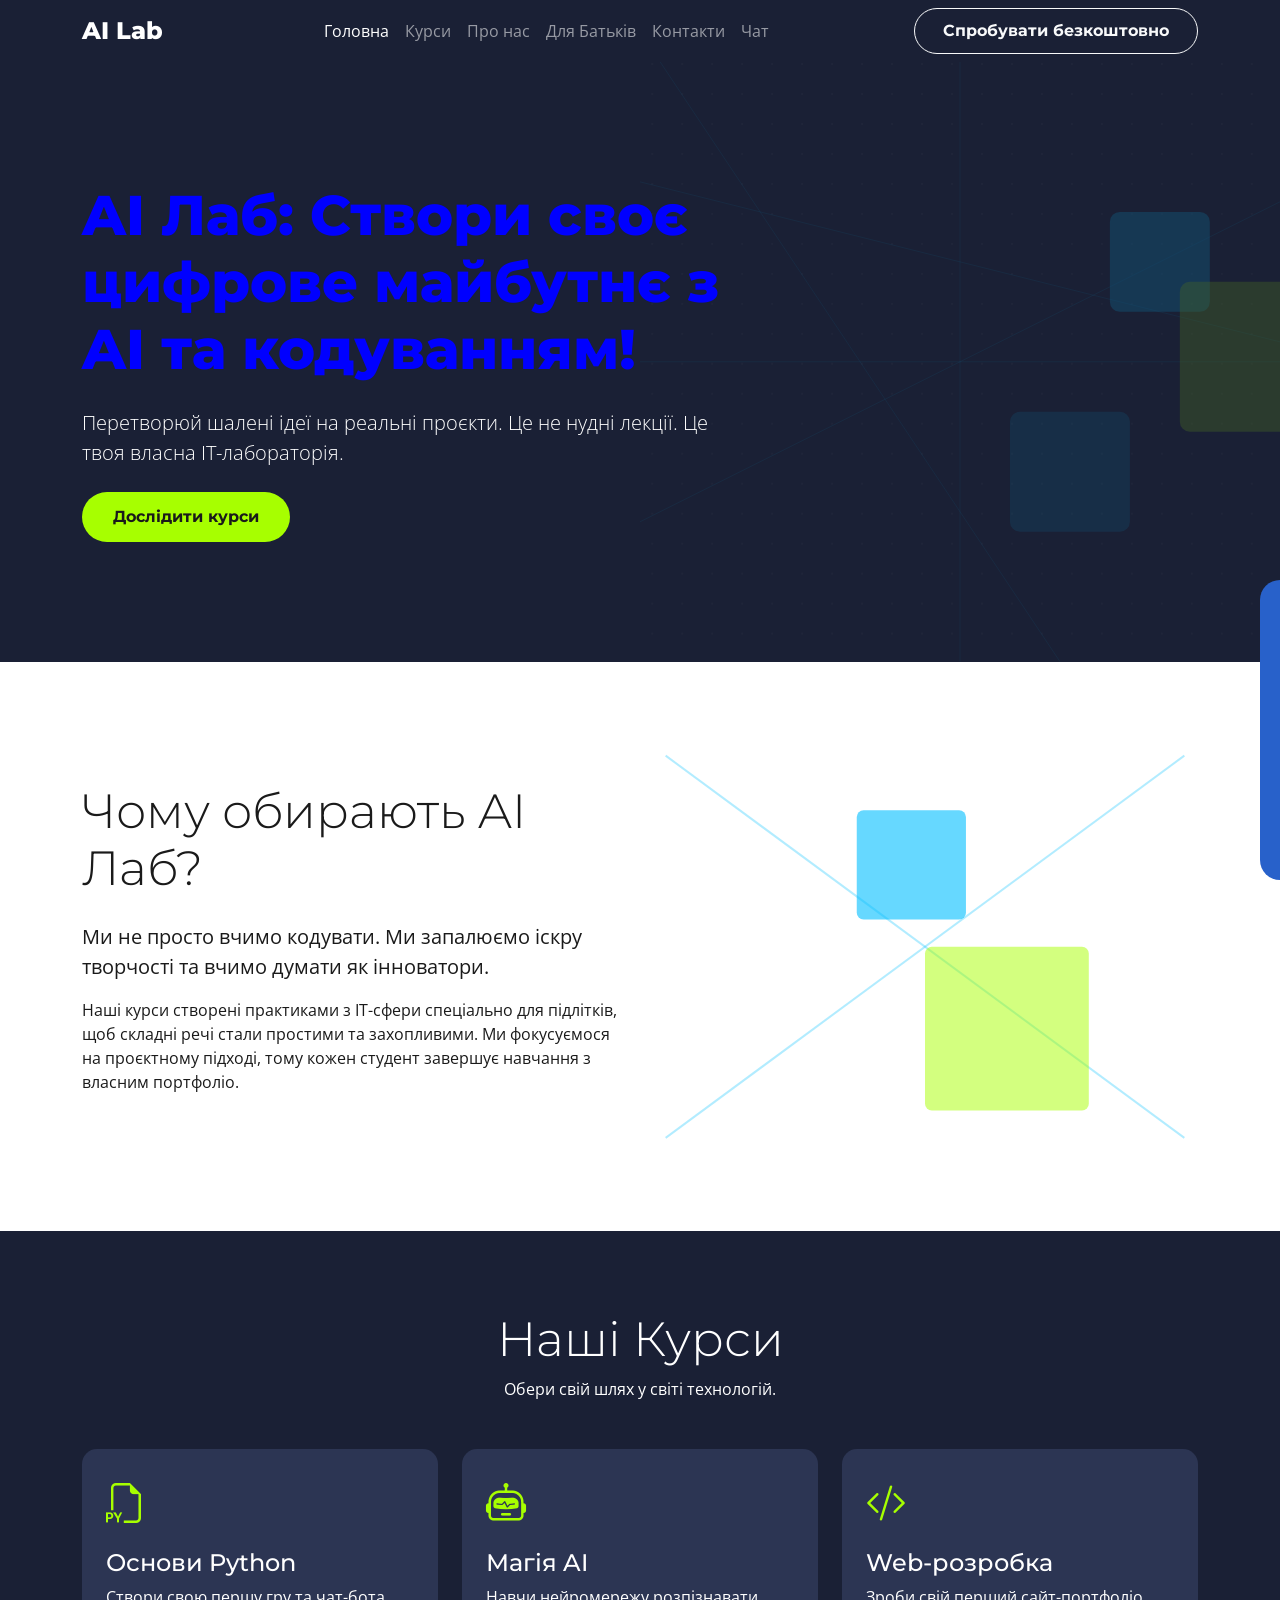
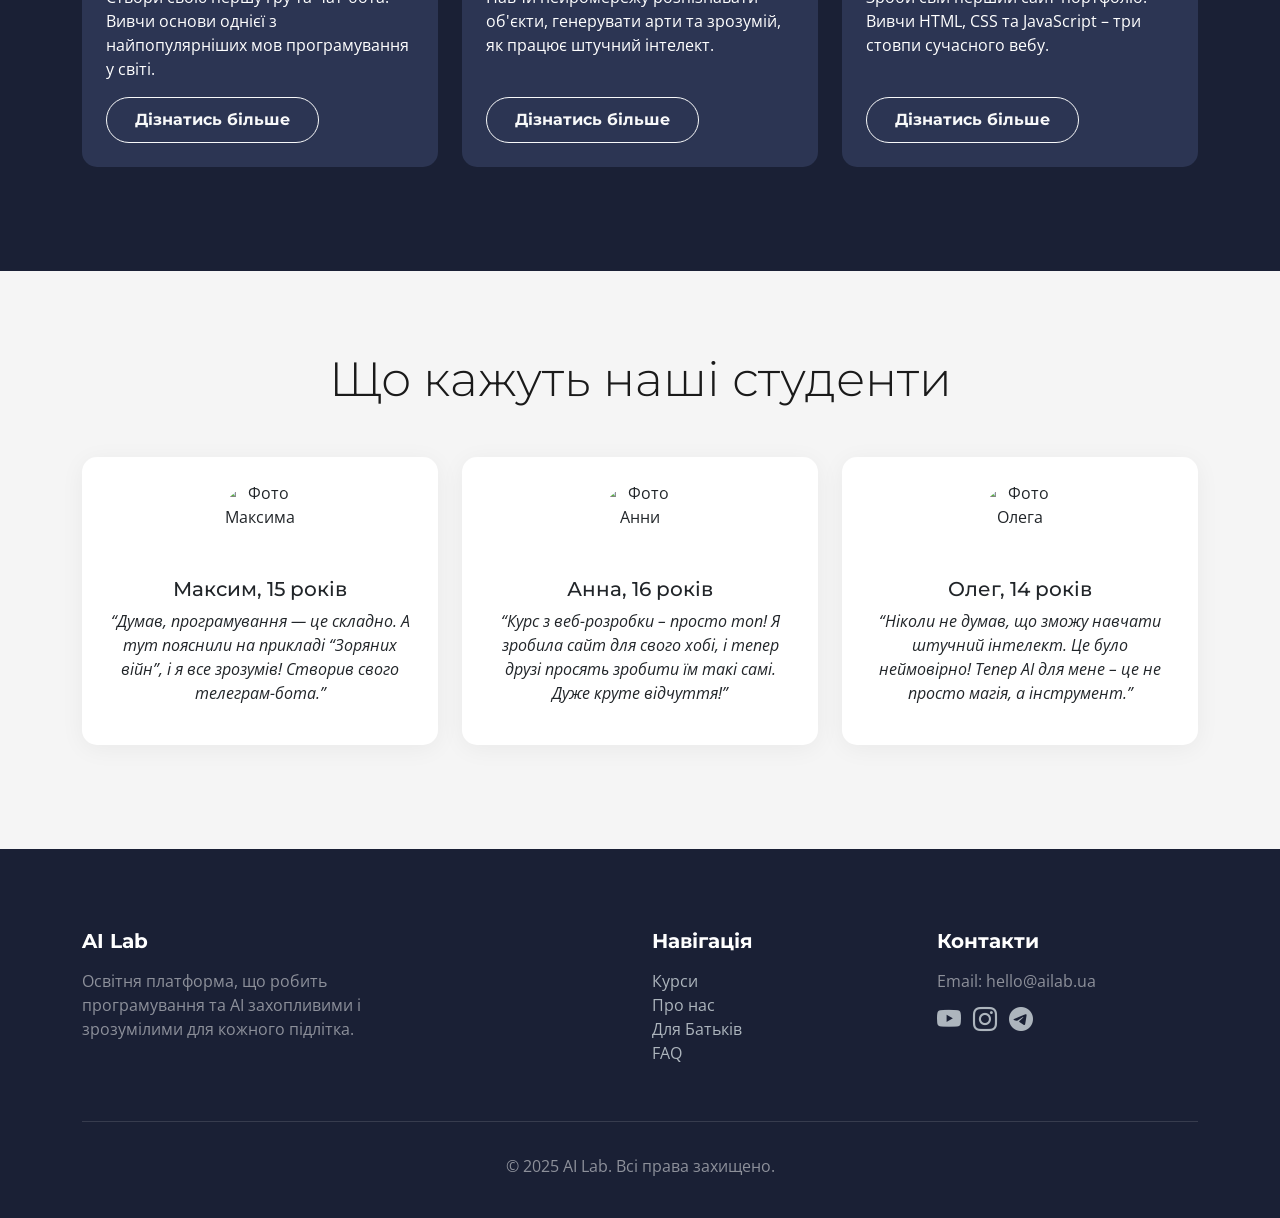
==== index.html @ dce41fcd "First Commit" ====
<!DOCTYPE html>
<html lang="en">

<head>
    <meta charset="UTF-8">
    <meta name="viewport" content="width=device-width, initial-scale=1.0">
    <title>Chat Bot</title>
    <!-- Bootstrap CSS -->
    <link href="https://cdn.jsdelivr.net/npm/bootstrap@5.3.3/dist/css/bootstrap.min.css" rel="stylesheet"
        xintegrity="sha384-QWTKZyjpPEjISv5WaRU9OFeRpok6YctnYmDr5pNlyT2bRjXh0JMhjY6hW+ALEwIH" crossorigin="anonymous">
    <link rel="stylesheet" href="https://cdn.jsdelivr.net/npm/bootstrap-icons@1.11.3/font/bootstrap-icons.min.css">

    <!-- Google Fonts -->
    <link rel="preconnect" href="https://fonts.googleapis.com">
    <link rel="preconnect" href="https://fonts.gstatic.com" crossorigin>
    <link
        href="https://fonts.googleapis.com/css2?family=Montserrat:wght@700;800&family=Open+Sans:wght@400;600&display=swap"
        rel="stylesheet">

    <style>
        /* Custom Styles */
        :root {
            --dark-blue: #1a2035;
            --primary-blue: #00BFFF;
            --accent-lime: #A7FF00;
            --light-bg: #F5F5F5;
            --white: #FFFFFF;
            --dark-text: #1A1A1A;
            --light-text: #FFFFFF;
        }

        body {
            font-family: 'Open Sans', sans-serif;
            background-color: var(--light-bg);
            color: var(--dark-text);
        }

        h1,
        h2,
        h3,
        h4,
        h5,
        h6,
        .navbar-brand,
        .btn {
            font-family: 'Montserrat', sans-serif;
            font-weight: 700;
        }

        .bg-dark-blue {
            background-color: var(--dark-blue);
        }

        .text-lime {
            color: var(--accent-lime);
        }

        .text-primary-blue {
            color: var(--primary-blue);
        }

        .btn-lime {
            background-color: var(--accent-lime);
            color: var(--dark-text);
            border-radius: 50px;
            padding: 12px 30px;
            font-weight: 700;
            transition: all 0.3s ease;
        }

        .btn-lime:hover {
            background-color: #c4ff4d;
            color: var(--dark-text);
            transform: translateY(-3px);
            box-shadow: 0 5px 15px rgba(167, 255, 0, 0.2);
        }

        .btn-outline-light {
            border-radius: 50px;
            padding: 10px 28px;
        }

        .navbar {
            background-color: var(--dark-blue);
            transition: background-color 0.3s ease;
        }

        .navbar-brand {
            font-weight: 800;
        }

        .hero-section {
            padding: 120px 0;
            color: var(--light-text);
            overflow: hidden;
            position: relative;
        }

        .hero-section h1 {
            font-size: 3.5rem;
            font-weight: 800;
        }

        .section-padding {
            padding: 80px 0;
        }

        .card {
            border: none;
            transition: all 0.3s ease;
        }

        .course-card {
            background-color: #2c3553;
            color: var(--light-text);
            border-radius: 15px;
        }

        .course-card:hover {
            transform: translateY(-5px);
        }

        .course-card .card-title {
            color: var(--light-text);
        }

        .testimonial-card {
            background-color: var(--white);
            border-radius: 15px;
            box-shadow: 0 4px 25px rgba(0, 0, 0, 0.05);
        }

        .testimonial-card img {
            width: 80px;
            height: 80px;
            object-fit: cover;
        }

        footer {
            color: var(--light-text);
        }

        footer a {
            color: #adb5bd;
            text-decoration: none;
            transition: color 0.3s;
        }

        footer a:hover {
            color: var(--accent-lime);
        }

        .svg-bg-container {
            position: absolute;
            top: 0;
            right: 0;
            width: 50%;
            height: 100%;
            opacity: 0.3;
            z-index: 0;
        }

        @media (max-width: 992px) {
            .hero-section h1 {
                font-size: 2.5rem;
            }

            .svg-bg-container {
                width: 80%;
                opacity: 0.2;
            }
        }
    </style>
    <link rel="stylesheet" href="style.css">
</head>

<body>
    <!-- SVG Background Definition -->
    <svg width="0" height="0" style="position:absolute">
        <defs>
            <pattern id="dot-grid" width="30" height="30" patternUnits="userSpaceOnUse">
                <circle cx="2" cy="2" r="1" fill="rgba(255,255,255,0.1)"></circle>
            </pattern>
            <linearGradient id="lime-grad" x1="0%" y1="0%" x2="100%" y2="100%">
                <stop offset="0%" style="stop-color:var(--accent-lime);stop-opacity:1" />
                <stop offset="100%" style="stop-color:var(--primary-blue);stop-opacity:1" />
            </linearGradient>
        </defs>
    </svg>

    <!-- Header -->
    <nav class="navbar navbar-expand-lg navbar-dark sticky-top">
        <div class="container">
            <a class="navbar-brand fs-4" href="index.html">AI Lab</a>
            <button class="navbar-toggler" type="button" data-bs-toggle="collapse" data-bs-target="#navbarNav"
                aria-controls="navbarNav" aria-expanded="false" aria-label="Toggle navigation">
                <span class="navbar-toggler-icon"></span>
            </button>
            <div class="collapse navbar-collapse" id="navbarNav">
                <ul class="navbar-nav mx-auto">
                    <li class="nav-item"><a class="nav-link active" href="index.html">Головна</a></li>
                    <li class="nav-item"><a class="nav-link" href="courses.html">Курси</a></li>
                    <li class="nav-item"><a class="nav-link" href="about.html">Про нас</a></li>
                    <li class="nav-item"><a class="nav-link" href="#">Для Батьків</a></li>
                    <li class="nav-item"><a class="nav-link" href="#">Контакти</a></li>
                    <li class="nav-item"><a class="nav-link" href="chat.html">Чат</a></li>
                </ul>
                <a href="#" class="btn btn-outline-light d-none d-lg-inline-block">Спробувати безкоштовно</a>
            </div>
        </div>
    </nav>

    <!-- Hero Section -->
    <section class="hero-section bg-dark-blue">
        <div class="svg-bg-container">
            <!-- Inline SVG Graphic -->
            <svg width="100%" height="100%" viewBox="0 0 800 600" preserveAspectRatio="xMidYMid slice">
                <rect width="100%" height="100%" fill="url(#dot-grid)" />
                <g stroke="rgba(0, 191, 255, 0.2)" stroke-width="1">
                    <line x1="0" y1="100" x2="800" y2="300" />
                    <line x1="100" y1="0" x2="500" y2="600" />
                    <line x1="0" y1="500" x2="800" y2="100" />
                    <line x1="400" y1="0" x2="400" y2="600" />
                    <line x1="0" y1="300" x2="800" y2="300" />
                </g>
                <rect x="550" y="150" width="100" height="100" fill="var(--primary-blue)" fill-opacity="0.5" rx="10" />
                <rect x="620" y="220" width="150" height="150" fill="var(--accent-lime)" fill-opacity="0.4" rx="10" />
                <rect x="450" y="350" width="120" height="120" fill="var(--primary-blue)" fill-opacity="0.3" rx="10" />
            </svg>
        </div>
        <div class="container position-relative">
            <div class="row align-items-center">
                <div class="col-lg-7">
                    <h1 class="display-3">AI Лаб: Створи своє цифрове майбутнє з AI та кодуванням!</h1>
                    <p class="lead my-4">Перетворюй шалені ідеї на реальні проєкти. Це не нудні лекції. Це твоя власна
                        IT-лабораторія.</p>
                    <a href="courses.html" class="btn btn-lime">Дослідити курси</a>
                </div>
            </div>
        </div>
    </section>

    <!-- Why AI Lab Section -->
    <section class="section-padding bg-white">
        <div class="container">
            <div class="row align-items-center">
                <div class="col-lg-6 mb-4 mb-lg-0">
                    <h2 class="display-5 mb-4">Чому обирають AI Лаб?</h2>
                    <p class="fs-5">Ми не просто вчимо кодувати. Ми запалюємо іскру творчості та вчимо думати як
                        інноватори.</p>
                    <p>Наші курси створені практиками з IT-сфери спеціально для підлітків, щоб складні речі стали
                        простими та захопливими. Ми фокусуємося на проєктному підході, тому кожен студент завершує
                        навчання з власним портфоліо.</p>
                </div>
                <div class="col-lg-6">
                    <!-- Inline SVG Graphic -->
                    <svg width="100%" height="100%" viewBox="0 0 400 300" preserveAspectRatio="xMidYMid meet">
                        <g stroke="rgba(0, 191, 255, 0.3)" stroke-width="1.5">
                            <line x1="10" y1="290" x2="390" y2="10" />
                            <line x1="10" y1="10" x2="390" y2="290" />
                        </g>
                        <rect x="150" y="50" width="80" height="80" fill="var(--primary-blue)" fill-opacity="0.6"
                            rx="5" />
                        <rect x="200" y="150" width="120" height="120" fill="var(--accent-lime)" fill-opacity="0.5"
                            rx="5" />
                    </svg>
                </div>
            </div>
        </div>
    </section>

    <!-- Our Courses Section -->
    <section class="section-padding bg-dark-blue">
        <div class="container">
            <div class="text-center text-white mb-5">
                <h2 class="display-5">Наші Курси</h2>
                <p>Обери свій шлях у світі технологій.</p>
            </div>
            <div class="row">
                <div class="col-lg-4 col-md-6 mb-4">
                    <div class="card course-card h-100 p-4">
                        <i class="bi bi-filetype-py fs-1 text-lime mb-3"></i>
                        <h3 class="card-title h4">Основи Python</h3>
                        <p class="card-text">Створи свою першу гру та чат-бота. Вивчи основи однієї з найпопулярніших
                            мов програмування у світі.</p>
                        <a href="#" class="btn btn-outline-light mt-auto align-self-start">Дізнатись більше</a>
                    </div>
                </div>
                <div class="col-lg-4 col-md-6 mb-4">
                    <div class="card course-card h-100 p-4">
                        <i class="bi bi-robot fs-1 text-lime mb-3"></i>
                        <h3 class="card-title h4">Магія AI</h3>
                        <p class="card-text">Навчи нейромережу розпізнавати об'єкти, генерувати арти та зрозумій, як
                            працює штучний інтелект.</p>
                        <a href="#" class="btn btn-outline-light mt-auto align-self-start">Дізнатись більше</a>
                    </div>
                </div>
                <div class="col-lg-4 col-md-6 mb-4">
                    <div class="card course-card h-100 p-4">
                        <i class="bi bi-code-slash fs-1 text-lime mb-3"></i>
                        <h3 class="card-title h4">Web-розробка</h3>
                        <p class="card-text">Зроби свій перший сайт-портфоліо. Вивчи HTML, CSS та JavaScript – три
                            стовпи сучасного вебу.</p>
                        <a href="#" class="btn btn-outline-light mt-auto align-self-start">Дізнатись більше</a>
                    </div>
                </div>
            </div>
        </div>
    </section>

    <!-- Testimonials Section -->
    <section class="section-padding">
        <div class="container">
            <div class="text-center mb-5">
                <h2 class="display-5">Що кажуть наші студенти</h2>
            </div>
            <div class="row">
                <div class="col-lg-4 col-md-6 mb-4">
                    <div class="card testimonial-card h-100 p-4 text-center">
                        <img src="https://placehold.co/100x100/A7FF00/1a2035?text=М" class="rounded-circle mx-auto mb-3"
                            alt="Фото Максима">
                        <h4 class="h5">Максим, 15 років</h4>
                        <p class="fst-italic">“Думав, програмування — це складно. А тут пояснили на прикладі “Зоряних
                            війн”, і я все зрозумів! Створив свого телеграм-бота.”</p>
                    </div>
                </div>
                <div class="col-lg-4 col-md-6 mb-4">
                    <div class="card testimonial-card h-100 p-4 text-center">
                        <img src="https://placehold.co/100x100/00BFFF/FFFFFF?text=А" class="rounded-circle mx-auto mb-3"
                            alt="Фото Анни">
                        <h4 class="h5">Анна, 16 років</h4>
                        <p class="fst-italic">“Курс з веб-розробки – просто топ! Я зробила сайт для свого хобі, і тепер
                            друзі просять зробити їм такі самі. Дуже круте відчуття!”</p>
                    </div>
                </div>
                <div class="col-lg-4 col-md-6 mb-4">
                    <div class="card testimonial-card h-100 p-4 text-center">
                        <img src="https://placehold.co/100x100/1a2035/FFFFFF?text=О" class="rounded-circle mx-auto mb-3"
                            alt="Фото Олега">
                        <h4 class="h5">Олег, 14 років</h4>
                        <p class="fst-italic">“Ніколи не думав, що зможу навчати штучний інтелект. Це було неймовірно!
                            Тепер AI для мене – це не просто магія, а інструмент.”</p>
                    </div>
                </div>
            </div>
        </div>
    </section>

    <!-- Footer -->
    <footer class="bg-dark-blue section-padding pb-4">
        <div class="container">
            <div class="row">
                <div class="col-lg-4 col-md-6 mb-4">
                    <h5 class="mb-3">AI Lab</h5>
                    <p class="text-white-50">Освітня платформа, що робить програмування та AI захопливими і зрозумілими
                        для кожного підлітка.</p>
                </div>
                <div class="col-lg-2 col-md-6 mb-4"></div>
                <div class="col-lg-3 col-md-6 mb-4">
                    <h5 class="mb-3">Навігація</h5>
                    <ul class="list-unstyled">
                        <li><a href="courses.html">Курси</a></li>
                        <li><a href="about.html">Про нас</a></li>
                        <li><a href="#">Для Батьків</a></li>
                        <li><a href="#">FAQ</a></li>
                    </ul>
                </div>
                <div class="col-lg-3 col-md-6 mb-4">
                    <h5 class="mb-3">Контакти</h5>
                    <p class="text-white-50 mb-2">Email: hello@ailab.ua</p>
                    <div>
                        <a href="#" class="fs-4 me-2"><i class="bi bi-youtube"></i></a>
                        <a href="#" class="fs-4 me-2"><i class="bi bi-instagram"></i></a>
                        <a href="#" class="fs-4 me-2"><i class="bi bi-telegram"></i></a>
                    </div>
                </div>
            </div>
            <hr class="text-white-50">
            <div class="text-center text-white-50 pt-3">
                <p>&copy; 2025 AI Lab. Всі права захищено.</p>
            </div>
        </div>
    </footer>


    <div id="chatbot">
        <form action="" id="form_chatbox">
            <div id="answers"></div>
            <input type="text" name="" id="question" />
            <input type="button" value="OK" id="ok" />
        </form>
    </div>

    <script src="https://ajax.googleapis.com/ajax/libs/jquery/3.7.1/jquery.min.js"></script>
    <!-- Bootstrap JS -->
    <script src="https://cdn.jsdelivr.net/npm/bootstrap@5.3.3/dist/js/bootstrap.bundle.min.js"
        xintegrity="sha384-YvpcrYf0tY3lHB60NNkmXc5s9fDVZLESaAA55NDzOxhy9GkcIdslK1eN7N6jIeHz"
        crossorigin="anonymous"></script>
    <script src="script.js"></script>
</body>

</html>
---- style.css ----
#chatbot {
  position: fixed;
  bottom: 20px;
  left: calc(100% - 20px);
  width: 200px;
  height: 300px;
  background-color: rgb(40, 97, 202);
  overflow-y: auto;
  padding: 5px 25px;
  border-radius: 20px;
  transition: all 0.5s;
}
form#form_chatbox {
  display: flex;
  flex-direction: column;
  justify-content: flex-end;
  align-items: flex-end;
  min-width: 100%;
  min-height: 100%;
}
form#form_chatbox input {
  align-self: flex-start;
  margin: 5px;
}

input[type="text"] {
  width: 90%;
}
.show {
  left: calc(100% - 240px) !important;
}

#answers {
  display: flex;
  flex-direction: column;
  gap: 10px;
}

.human_answ {
  padding: 10px;
  background: white;
  border-radius: 20px;
}

.bot_answ {
  width: 80%;
  padding: 10px;
  background: rgb(177, 232, 255);
  border-radius: 20px;
  align-self: flex-end;
}
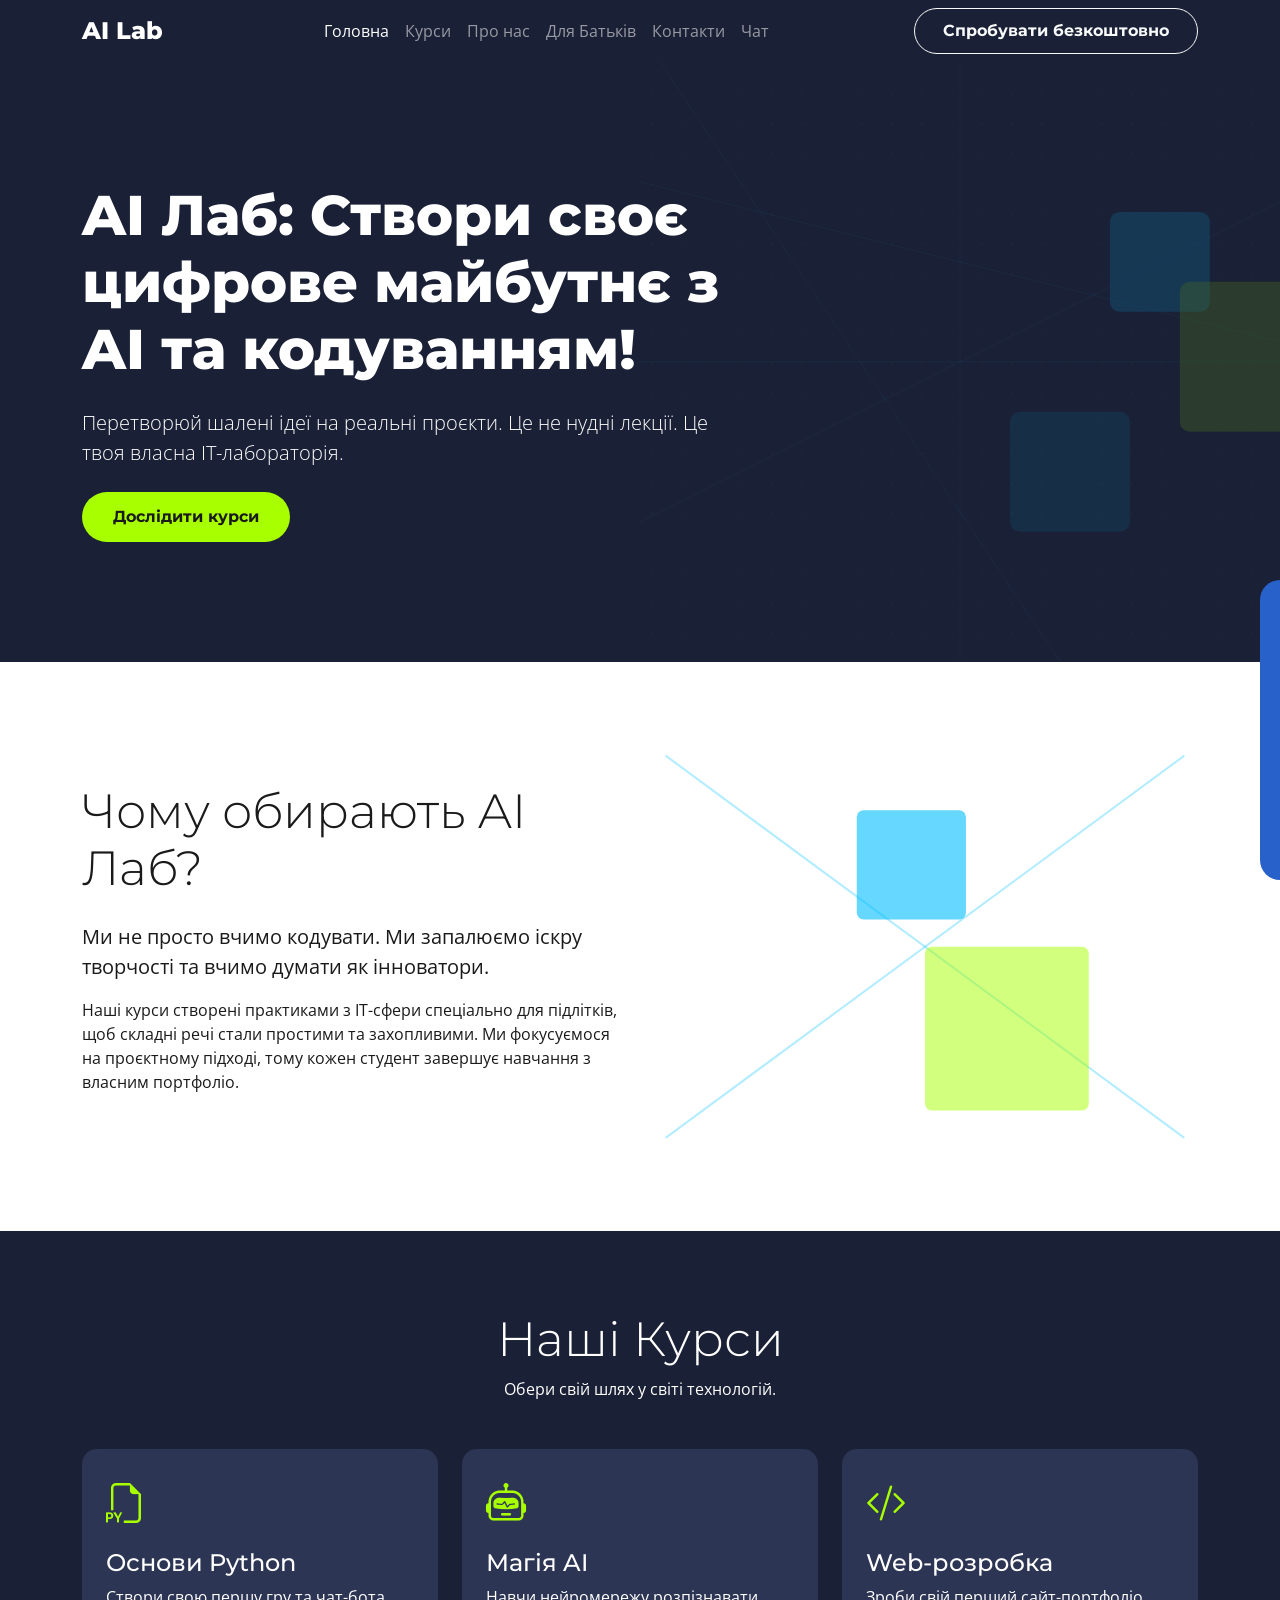
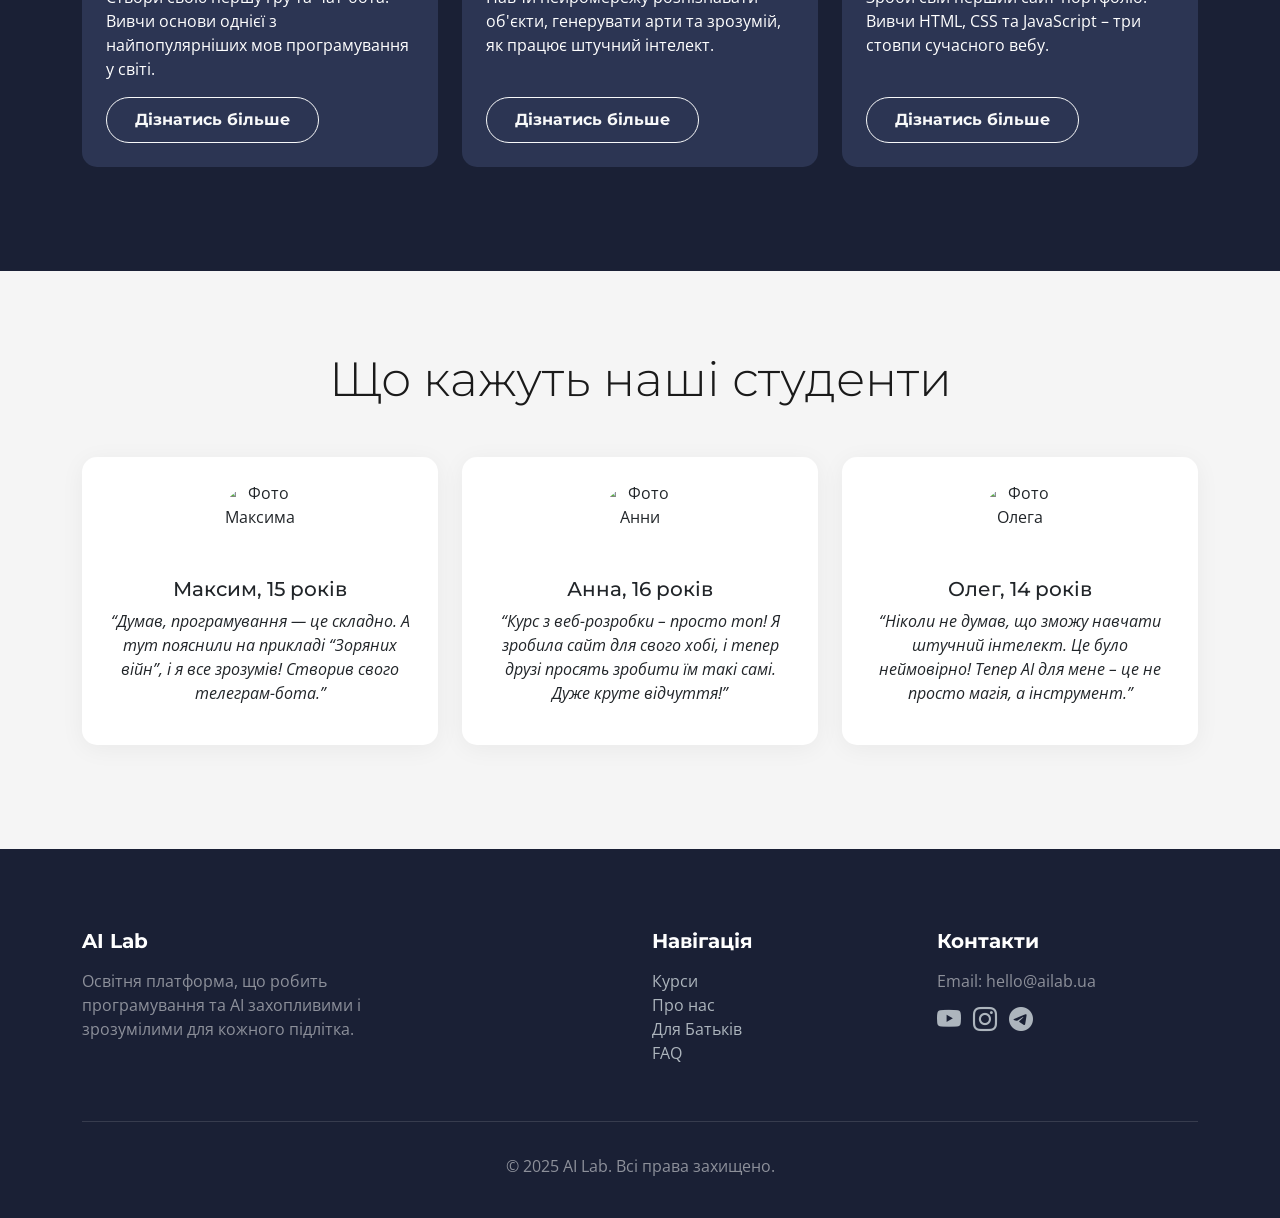
==== commit 9dd9fe1f: "Add AI code to chatbot" ====
--- a/index.html
+++ b/index.html
@@ -396,7 +396,7 @@
     <script src="https://cdn.jsdelivr.net/npm/bootstrap@5.3.3/dist/js/bootstrap.bundle.min.js"
         xintegrity="sha384-YvpcrYf0tY3lHB60NNkmXc5s9fDVZLESaAA55NDzOxhy9GkcIdslK1eN7N6jIeHz"
         crossorigin="anonymous"></script>
-    <script src="script.js"></script>
+    <script type="module" src="script.js"></script>
 </body>
 
 </html>
--- a/style.css
+++ b/style.css
@@ -49,3 +49,8 @@
   border-radius: 20px;
   align-self: flex-end;
 }
+
+.loading-indicator {
+  font-style: italic;
+  opacity: 0.7;
+}
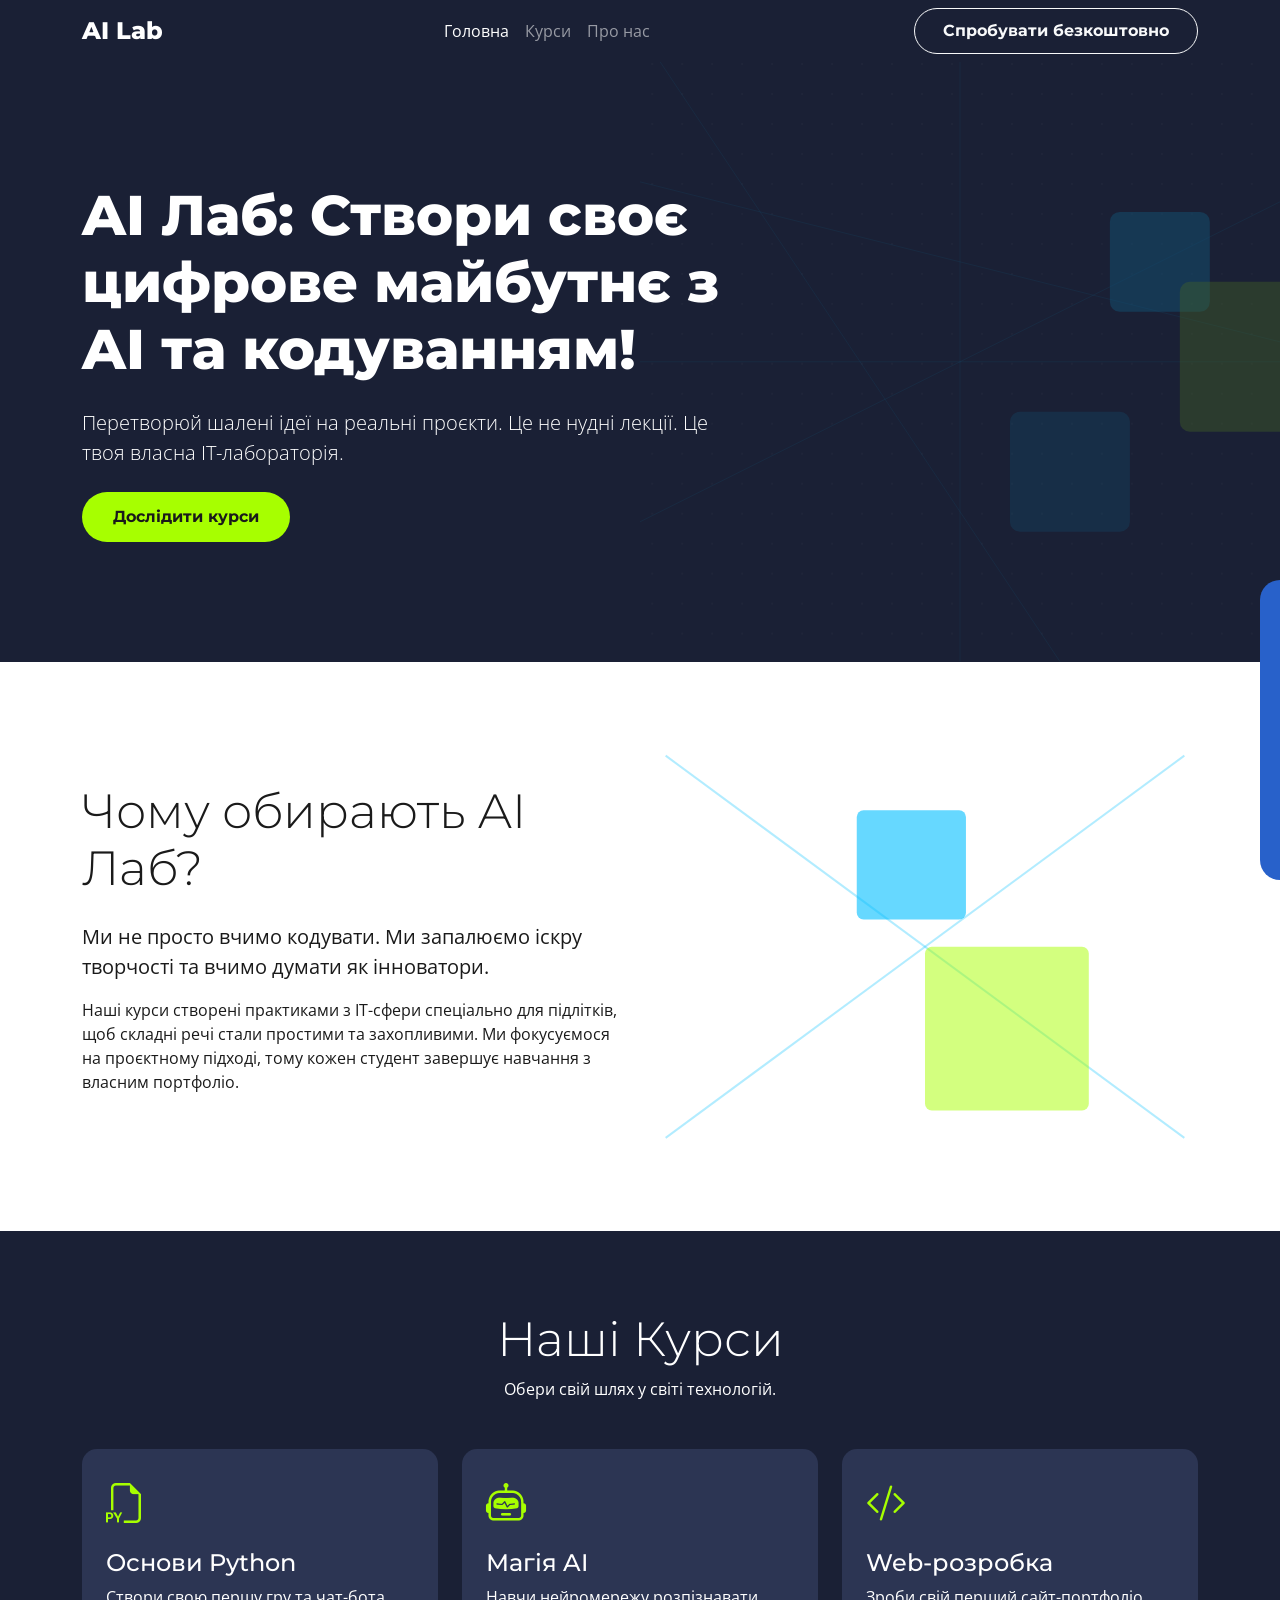
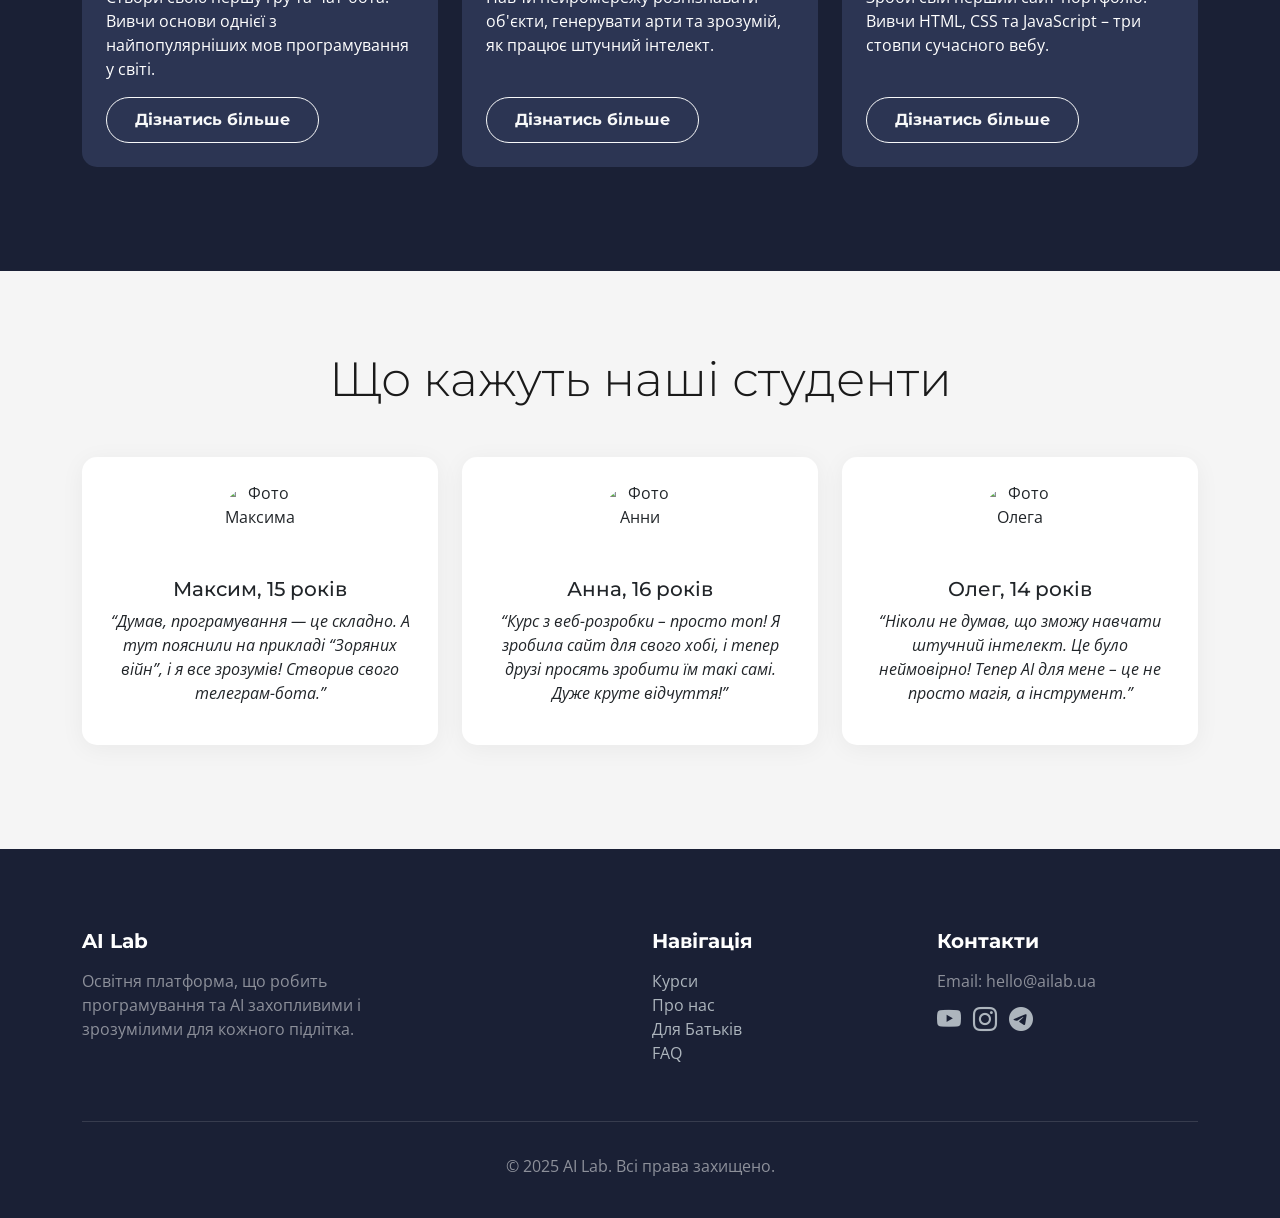
==== commit 7a1d6536: "Remove extra nav items" ====
--- a/index.html
+++ b/index.html
@@ -201,9 +201,6 @@
                     <li class="nav-item"><a class="nav-link active" href="index.html">Головна</a></li>
                     <li class="nav-item"><a class="nav-link" href="courses.html">Курси</a></li>
                     <li class="nav-item"><a class="nav-link" href="about.html">Про нас</a></li>
-                    <li class="nav-item"><a class="nav-link" href="#">Для Батьків</a></li>
-                    <li class="nav-item"><a class="nav-link" href="#">Контакти</a></li>
-                    <li class="nav-item"><a class="nav-link" href="chat.html">Чат</a></li>
                 </ul>
                 <a href="#" class="btn btn-outline-light d-none d-lg-inline-block">Спробувати безкоштовно</a>
             </div>
@@ -391,7 +388,6 @@
         </form>
     </div>
 
-    <script src="https://ajax.googleapis.com/ajax/libs/jquery/3.7.1/jquery.min.js"></script>
     <!-- Bootstrap JS -->
     <script src="https://cdn.jsdelivr.net/npm/bootstrap@5.3.3/dist/js/bootstrap.bundle.min.js"
         xintegrity="sha384-YvpcrYf0tY3lHB60NNkmXc5s9fDVZLESaAA55NDzOxhy9GkcIdslK1eN7N6jIeHz"
--- a/style.css
+++ b/style.css
@@ -2,7 +2,7 @@
   position: fixed;
   bottom: 20px;
   left: calc(100% - 20px);
-  width: 200px;
+  width: 260px;
   height: 300px;
   background-color: rgb(40, 97, 202);
   overflow-y: auto;
@@ -21,6 +21,7 @@
 form#form_chatbox input {
   align-self: flex-start;
   margin: 5px;
+  border-radius: 20px;
 }
 
 input[type="text"] {
@@ -43,7 +44,7 @@
 }
 
 .bot_answ {
-  width: 80%;
+  width: 90%;
   padding: 10px;
   background: rgb(177, 232, 255);
   border-radius: 20px;
